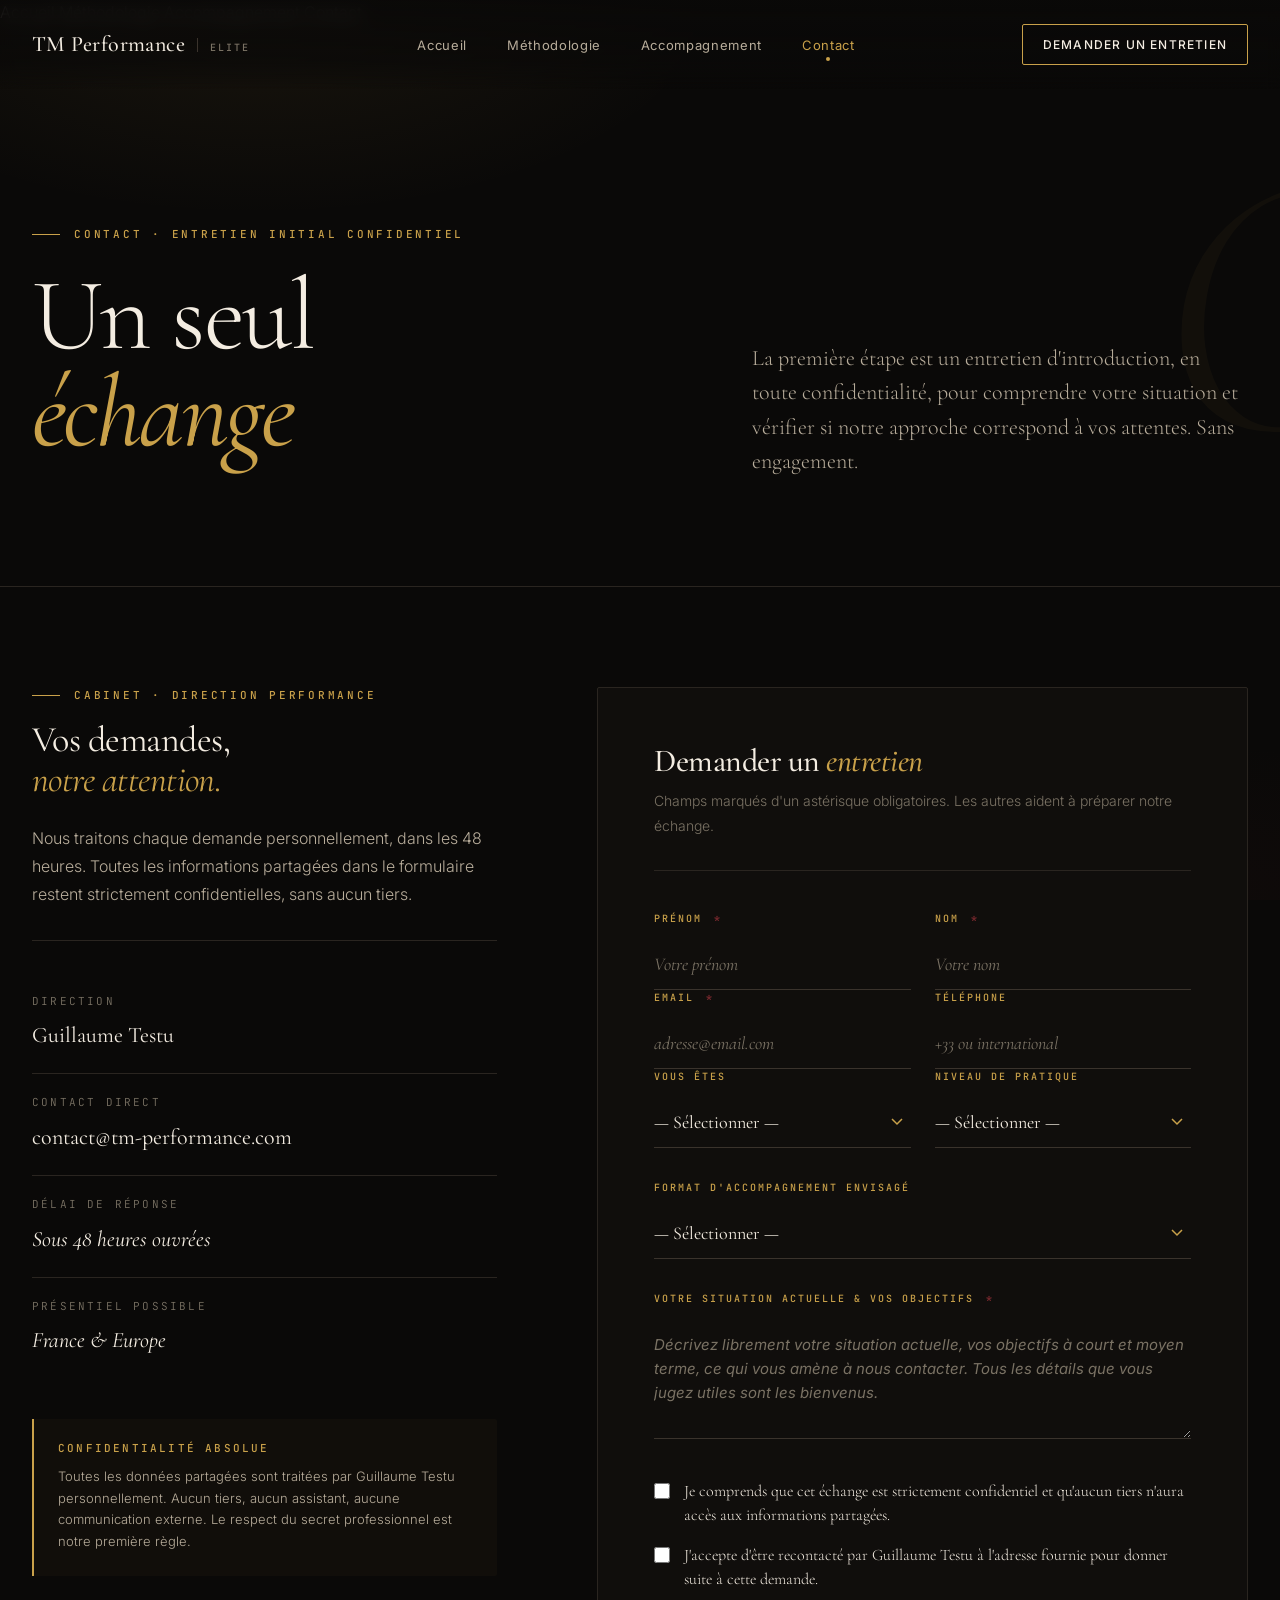
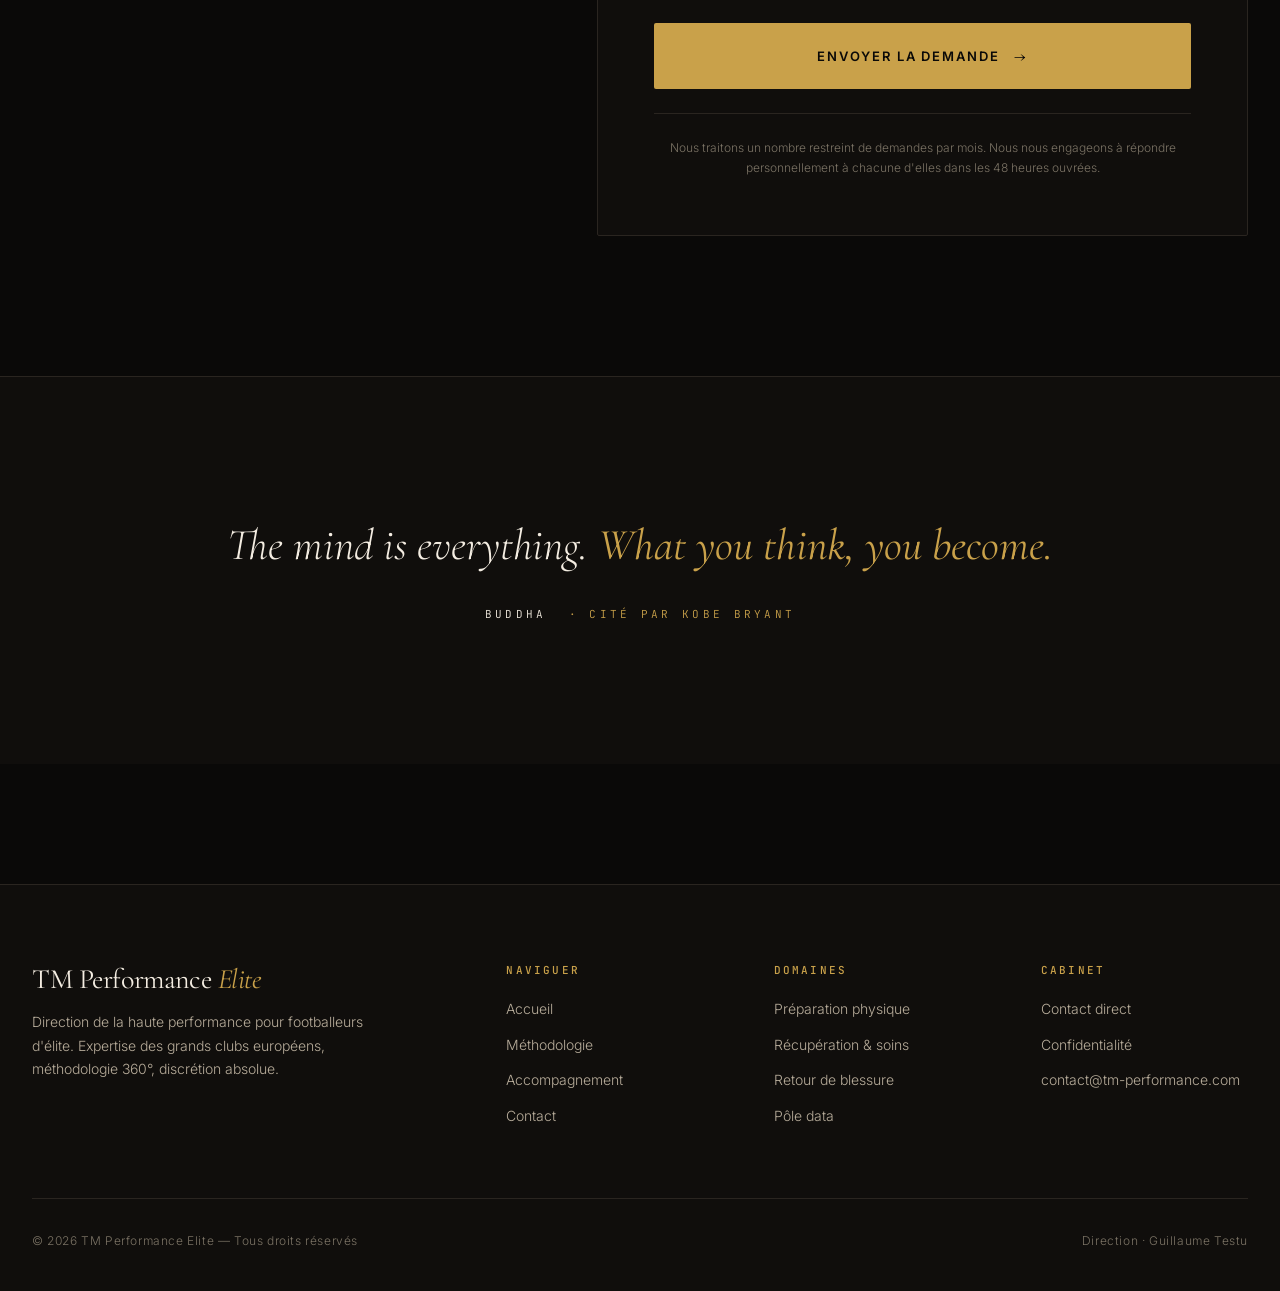
==== contact.html @ 4e67fefd "Add files via upload" ====
<!DOCTYPE html>
<html lang="fr">
<head>
<meta charset="UTF-8">
<meta name="viewport" content="width=device-width, initial-scale=1.0">
<title>Contact — TM Performance Elite</title>
<meta name="description" content="Demander un entretien confidentiel avec TM Performance Elite. Direction de la haute performance pour footballeurs d'élite.">
<link rel="stylesheet" href="assets/style.css">
<style>
  /* PAGE HEADER */
  .page-header {
    padding: 200px 0 100px;
    border-bottom: 1px solid var(--line);
    position: relative;
    overflow: hidden;
  }

  .page-header-watermark {
    position: absolute;
    top: 50%;
    right: -100px;
    transform: translateY(-50%);
    font-family: var(--serif);
    font-size: 380px;
    font-weight: 300;
    font-style: italic;
    color: var(--gold);
    opacity: 0.04;
    line-height: 1;
    pointer-events: none;
  }

  .page-header-grid {
    display: grid;
    grid-template-columns: 5fr 4fr;
    gap: 100px;
    align-items: end;
    position: relative;
    z-index: 2;
  }

  .page-header-title {
    font-family: var(--serif);
    font-size: clamp(56px, 8vw, 120px);
    font-weight: 300;
    line-height: 0.95;
    letter-spacing: -0.025em;
    margin: 24px 0;
  }

  .page-header-title .it {
    font-style: italic;
    color: var(--gold);
    font-weight: 400;
  }

  .page-header-intro {
    font-family: var(--serif);
    font-size: 22px;
    line-height: 1.55;
    color: var(--text-2);
    font-weight: 300;
    padding-bottom: 8px;
  }

  @media (max-width: 900px) {
    .page-header-grid { grid-template-columns: 1fr; gap: 40px; }
  }

  /* CONTACT MAIN */
  .contact-main {
    padding: 100px 0 140px;
  }

  .contact-grid {
    display: grid;
    grid-template-columns: 5fr 7fr;
    gap: 100px;
    align-items: start;
  }

  /* LEFT - INFO */
  .contact-info {
    position: sticky;
    top: 120px;
  }

  .contact-info-title {
    font-family: var(--serif);
    font-size: 36px;
    font-weight: 400;
    line-height: 1.1;
    margin: 16px 0 24px;
  }

  .contact-info-title .it {
    font-style: italic;
    color: var(--gold);
  }

  .contact-info > p {
    font-size: 16px;
    line-height: 1.75;
    color: var(--text-2);
    margin-bottom: 32px;
  }

  .contact-list {
    list-style: none;
    border-top: 1px solid var(--line);
    padding-top: 32px;
    margin-top: 32px;
  }

  .contact-list li {
    padding: 20px 0;
    border-bottom: 1px solid var(--line);
  }

  .contact-list li:last-child { border-bottom: none; }

  .contact-list-label {
    font-family: var(--mono);
    font-size: 11px;
    text-transform: uppercase;
    letter-spacing: 0.2em;
    color: var(--text-3);
    margin-bottom: 8px;
  }

  .contact-list-value {
    font-family: var(--serif);
    font-size: 22px;
    color: var(--text-1);
    font-weight: 400;
  }

  .contact-list-value a:hover { color: var(--gold); }

  .privacy-note {
    margin-top: 40px;
    padding: 24px;
    border-left: 2px solid var(--gold);
    background: rgba(201, 161, 74, 0.04);
    border-radius: 0 var(--radius) var(--radius) 0;
  }

  .privacy-note h4 {
    font-family: var(--mono);
    font-size: 11px;
    letter-spacing: 0.2em;
    text-transform: uppercase;
    color: var(--gold);
    margin-bottom: 12px;
  }

  .privacy-note p {
    font-size: 13px;
    line-height: 1.65;
    color: var(--text-2);
  }

  /* RIGHT - FORM */
  .contact-form {
    background: var(--black-2);
    border: 1px solid var(--line);
    padding: 56px;
    border-radius: var(--radius);
  }

  .form-header h2 {
    font-family: var(--serif);
    font-size: 32px;
    font-weight: 500;
    margin-bottom: 12px;
    color: var(--text-1);
  }

  .form-header h2 .it { font-style: italic; color: var(--gold); }

  .form-header p {
    font-size: 14px;
    color: var(--text-3);
    margin-bottom: 40px;
    padding-bottom: 32px;
    border-bottom: 1px solid var(--line);
  }

  .form-group {
    margin-bottom: 32px;
  }

  .form-row {
    display: grid;
    grid-template-columns: 1fr 1fr;
    gap: 24px;
  }

  .form-row > .form-group {
    margin-bottom: 0;
  }

  .form-row + .form-group { margin-top: 32px; }

  .form-label {
    font-family: var(--mono);
    font-size: 10px;
    text-transform: uppercase;
    letter-spacing: 0.2em;
    color: var(--gold);
    margin-bottom: 12px;
    display: block;
    font-weight: 500;
  }

  .form-required {
    color: var(--burgundy-soft);
    margin-left: 4px;
  }

  .form-input,
  .form-select,
  .form-textarea {
    width: 100%;
    background: transparent;
    border: none;
    border-bottom: 1px solid var(--line-2);
    padding: 14px 0;
    color: var(--text-1);
    font-family: var(--serif);
    font-size: 18px;
    font-weight: 400;
    transition: border-color 0.3s;
    outline: none;
  }

  .form-input:focus,
  .form-select:focus,
  .form-textarea:focus {
    border-bottom-color: var(--gold);
  }

  .form-input::placeholder,
  .form-textarea::placeholder {
    color: var(--text-3);
    font-style: italic;
  }

  .form-textarea {
    resize: vertical;
    min-height: 120px;
    font-family: var(--sans);
    font-size: 15px;
    line-height: 1.6;
  }

  .form-select {
    cursor: pointer;
    background-image: url("data:image/svg+xml,%3Csvg xmlns='http://www.w3.org/2000/svg' viewBox='0 0 12 8' fill='none'%3E%3Cpath d='M1 1l5 5 5-5' stroke='%23c9a14a' stroke-width='1.5'/%3E%3C/svg%3E");
    background-repeat: no-repeat;
    background-position: right 8px center;
    background-size: 12px;
    appearance: none;
    -webkit-appearance: none;
    padding-right: 28px;
  }

  .form-select option {
    background: var(--black-2);
    color: var(--text-1);
    font-family: var(--sans);
  }

  .form-checkbox-group {
    display: flex;
    flex-direction: column;
    gap: 16px;
    margin-top: 16px;
  }

  .form-checkbox {
    display: flex;
    gap: 14px;
    align-items: flex-start;
    cursor: pointer;
  }

  .form-checkbox input {
    width: 16px;
    height: 16px;
    accent-color: var(--gold);
    margin-top: 4px;
    cursor: pointer;
    flex-shrink: 0;
  }

  .form-checkbox-label {
    font-family: var(--serif);
    font-size: 16px;
    color: var(--text-1);
    line-height: 1.5;
  }

  .form-submit {
    width: 100%;
    padding: 22px;
    background: var(--gold);
    color: var(--black);
    border: none;
    font-family: var(--sans);
    font-size: 13px;
    font-weight: 600;
    letter-spacing: 0.15em;
    text-transform: uppercase;
    cursor: pointer;
    transition: all 0.3s;
    border-radius: var(--radius);
    margin-top: 24px;
    display: flex;
    align-items: center;
    justify-content: center;
    gap: 14px;
  }

  .form-submit:hover {
    background: var(--gold-bright);
    transform: translateY(-1px);
    box-shadow: 0 12px 30px rgba(201, 161, 74, 0.3);
  }

  .form-submit::after {
    content: '→';
    font-family: var(--serif);
    font-size: 18px;
    transition: transform 0.3s;
  }

  .form-submit:hover::after { transform: translateX(4px); }

  .form-footer-note {
    margin-top: 24px;
    padding-top: 24px;
    border-top: 1px solid var(--line);
    font-size: 12px;
    color: var(--text-3);
    line-height: 1.7;
    text-align: center;
  }

  .form-success {
    display: none;
    text-align: center;
    padding: 60px 40px;
  }

  .form-success.show { display: block; }
  .form-success.show + .form-content { display: none; }

  .form-success-icon {
    font-family: var(--serif);
    font-size: 80px;
    color: var(--gold);
    font-style: italic;
    line-height: 1;
    margin-bottom: 24px;
  }

  .form-success h3 {
    font-family: var(--serif);
    font-size: 32px;
    font-weight: 400;
    margin-bottom: 16px;
  }

  .form-success p {
    color: var(--text-2);
    line-height: 1.7;
    max-width: 400px;
    margin: 0 auto;
  }

  @media (max-width: 900px) {
    .contact-grid { grid-template-columns: 1fr; gap: 60px; }
    .contact-info { position: static; }
    .contact-form { padding: 32px 24px; }
    .form-row { grid-template-columns: 1fr; gap: 0; }
    .form-row > .form-group { margin-bottom: 32px; }
    .form-row > .form-group:last-child { margin-bottom: 0; }
  }

  /* CLOSING QUOTE */
  .closing-quote {
    padding: 140px 0;
    text-align: center;
    background: var(--black-2);
    border-top: 1px solid var(--line);
  }

  .closing-quote-text {
    font-family: var(--serif);
    font-size: clamp(28px, 4vw, 44px);
    font-weight: 300;
    line-height: 1.3;
    font-style: italic;
    color: var(--text-1);
    max-width: 900px;
    margin: 0 auto 32px;
    padding: 0 var(--gutter);
  }

  .closing-quote-text .em { color: var(--gold); font-weight: 400; }

  .closing-quote-author {
    font-family: var(--mono);
    font-size: 11px;
    letter-spacing: 0.3em;
    text-transform: uppercase;
    color: var(--gold);
  }

  .closing-quote-author .name {
    color: var(--text-1);
    margin-right: 12px;
  }

</style>
</head>
<body>

<!-- ============ NAVIGATION ============ -->
<nav class="nav">
  <div class="nav-inner">
    <a href="index.html" class="brand">
      TM Performance
      <span class="brand-divider"></span>
      <span class="brand-tag">Elite</span>
    </a>
    <ul class="nav-links">
      <li><a href="index.html">Accueil</a></li>
      <li><a href="methodologie.html">Méthodologie</a></li>
      <li><a href="services.html">Accompagnement</a></li>
      <li><a href="contact.html" class="active">Contact</a></li>
    </ul>
    <a href="#form" class="nav-cta">Demander un entretien</a>
    <button class="nav-toggle" aria-label="Menu">☰</button>
  </div>
</nav>

<div class="nav-mobile">
  <a href="index.html">Accueil</a>
  <a href="methodologie.html">Méthodologie</a>
  <a href="services.html">Accompagnement</a>
  <a href="contact.html">Contact</a>
</div>

<!-- ============ PAGE HEADER ============ -->
<section class="page-header">
  <div class="page-header-watermark">C</div>
  <div class="container">
    <div class="page-header-grid">
      <div>
        <div class="eyebrow reveal">Contact · Entretien initial confidentiel</div>
        <h1 class="page-header-title reveal delay-1">
          Un seul<br>
          <span class="it">échange</span>
        </h1>
      </div>
      <div class="reveal delay-2">
        <p class="page-header-intro">
          La première étape est un entretien d'introduction, en toute confidentialité, pour comprendre votre situation et vérifier si notre approche correspond à vos attentes. Sans engagement.
        </p>
      </div>
    </div>
  </div>
</section>

<!-- ============ CONTACT MAIN ============ -->
<section class="contact-main">
  <div class="container">
    <div class="contact-grid">

      <!-- LEFT - INFO -->
      <div class="contact-info">
        <div class="eyebrow scroll-reveal">Cabinet · Direction Performance</div>
        <h2 class="contact-info-title scroll-reveal">
          Vos demandes,<br>
          <span class="it">notre attention.</span>
        </h2>
        <p class="scroll-reveal">
          Nous traitons chaque demande personnellement, dans les 48 heures. Toutes les informations partagées dans le formulaire restent strictement confidentielles, sans aucun tiers.
        </p>

        <ul class="contact-list scroll-reveal">
          <li>
            <div class="contact-list-label">Direction</div>
            <div class="contact-list-value">Guillaume Testu</div>
          </li>
          <li>
            <div class="contact-list-label">Contact direct</div>
            <div class="contact-list-value"><a href="mailto:contact@tm-performance.com">contact@tm-performance.com</a></div>
          </li>
          <li>
            <div class="contact-list-label">Délai de réponse</div>
            <div class="contact-list-value italic">Sous 48 heures ouvrées</div>
          </li>
          <li>
            <div class="contact-list-label">Présentiel possible</div>
            <div class="contact-list-value italic">France &amp; Europe</div>
          </li>
        </ul>

        <div class="privacy-note scroll-reveal">
          <h4>Confidentialité absolue</h4>
          <p>
            Toutes les données partagées sont traitées par Guillaume Testu personnellement. Aucun tiers, aucun assistant, aucune communication externe. Le respect du secret professionnel est notre première règle.
          </p>
        </div>
      </div>

      <!-- RIGHT - FORM -->
      <div class="contact-form" id="form">
        <div class="form-success" id="formSuccess">
          <div class="form-success-icon">✓</div>
          <h3>Demande reçue</h3>
          <p>Merci pour votre confiance. Guillaume Testu vous répondra personnellement sous 48 heures, à l'adresse que vous avez indiquée.</p>
        </div>

        <div class="form-content scroll-reveal">
          <div class="form-header">
            <h2>Demander un <span class="it">entretien</span></h2>
            <p>Champs marqués d'un astérisque obligatoires. Les autres aident à préparer notre échange.</p>
          </div>

          <form id="contactForm" onsubmit="handleSubmit(event)">

            <div class="form-row">
              <div class="form-group">
                <label class="form-label">Prénom <span class="form-required">*</span></label>
                <input type="text" class="form-input" name="firstname" required placeholder="Votre prénom">
              </div>
              <div class="form-group">
                <label class="form-label">Nom <span class="form-required">*</span></label>
                <input type="text" class="form-input" name="lastname" required placeholder="Votre nom">
              </div>
            </div>

            <div class="form-row">
              <div class="form-group">
                <label class="form-label">Email <span class="form-required">*</span></label>
                <input type="email" class="form-input" name="email" required placeholder="adresse@email.com">
              </div>
              <div class="form-group">
                <label class="form-label">Téléphone</label>
                <input type="tel" class="form-input" name="phone" placeholder="+33 ou international">
              </div>
            </div>

            <div class="form-row">
              <div class="form-group">
                <label class="form-label">Vous êtes</label>
                <select class="form-select" name="role">
                  <option value="">— Sélectionner —</option>
                  <option>Joueur professionnel</option>
                  <option>Représentant / agent</option>
                  <option>Membre de l'entourage</option>
                  <option>Préparateur / kiné / staff</option>
                  <option>Autre</option>
                </select>
              </div>
              <div class="form-group">
                <label class="form-label">Niveau de pratique</label>
                <select class="form-select" name="level">
                  <option value="">— Sélectionner —</option>
                  <option>Top 5 européen</option>
                  <option>Première division européenne</option>
                  <option>Deuxième division</option>
                  <option>Sélection nationale</option>
                  <option>Centre de formation / espoir</option>
                  <option>Autre / non concerné</option>
                </select>
              </div>
            </div>

            <div class="form-group">
              <label class="form-label">Format d'accompagnement envisagé</label>
              <select class="form-select" name="format">
                <option value="">— Sélectionner —</option>
                <option>Direction Remote (suivi à distance)</option>
                <option>Direction Hybrid (suivi + présentiel mensuel)</option>
                <option>Direction Elite (encadrement intégral)</option>
                <option>Intervention ponctuelle / camp</option>
                <option>Je ne sais pas encore — j'aimerais en discuter</option>
              </select>
            </div>

            <div class="form-group">
              <label class="form-label">Votre situation actuelle &amp; vos objectifs <span class="form-required">*</span></label>
              <textarea class="form-textarea" name="message" required placeholder="Décrivez librement votre situation actuelle, vos objectifs à court et moyen terme, ce qui vous amène à nous contacter. Tous les détails que vous jugez utiles sont les bienvenus."></textarea>
            </div>

            <div class="form-group">
              <div class="form-checkbox-group">
                <label class="form-checkbox">
                  <input type="checkbox" name="confidential" required>
                  <span class="form-checkbox-label">Je comprends que cet échange est strictement confidentiel et qu'aucun tiers n'aura accès aux informations partagées.</span>
                </label>
                <label class="form-checkbox">
                  <input type="checkbox" name="consent" required>
                  <span class="form-checkbox-label">J'accepte d'être recontacté par Guillaume Testu à l'adresse fournie pour donner suite à cette demande.</span>
                </label>
              </div>
            </div>

            <button type="submit" class="form-submit">Envoyer la demande</button>

            <p class="form-footer-note">
              Nous traitons un nombre restreint de demandes par mois. Nous nous engageons à répondre personnellement à chacune d'elles dans les 48 heures ouvrées.
            </p>
          </form>
        </div>

      </div>

    </div>
  </div>
</section>

<!-- ============ CLOSING QUOTE ============ -->
<section class="closing-quote">
  <div class="container">
    <p class="closing-quote-text scroll-reveal">
      The mind is everything. <span class="em">What you think, you become.</span>
    </p>
    <div class="closing-quote-author scroll-reveal">
      <span class="name">Buddha</span> · cité par Kobe Bryant
    </div>
  </div>
</section>

<!-- ============ FOOTER ============ -->
<footer class="footer">
  <div class="footer-inner">
    <div class="footer-grid">
      <div class="footer-brand">
        <h3>TM Performance <span class="italic gold">Elite</span></h3>
        <p>Direction de la haute performance pour footballeurs d'élite. Expertise des grands clubs européens, méthodologie 360°, discrétion absolue.</p>
      </div>
      <div class="footer-col">
        <h4>Naviguer</h4>
        <ul>
          <li><a href="index.html">Accueil</a></li>
          <li><a href="methodologie.html">Méthodologie</a></li>
          <li><a href="services.html">Accompagnement</a></li>
          <li><a href="contact.html">Contact</a></li>
        </ul>
      </div>
      <div class="footer-col">
        <h4>Domaines</h4>
        <ul>
          <li><a href="services.html">Préparation physique</a></li>
          <li><a href="services.html">Récupération &amp; soins</a></li>
          <li><a href="services.html">Retour de blessure</a></li>
          <li><a href="services.html">Pôle data</a></li>
        </ul>
      </div>
      <div class="footer-col">
        <h4>Cabinet</h4>
        <ul>
          <li><a href="contact.html">Contact direct</a></li>
          <li><a href="contact.html">Confidentialité</a></li>
          <li><a href="mailto:contact@tm-performance.com">contact@tm-performance.com</a></li>
        </ul>
      </div>
    </div>
    <div class="footer-base">
      <div>© 2026 TM Performance Elite — Tous droits réservés</div>
      <div>Direction · Guillaume Testu</div>
    </div>
  </div>
</footer>

<script src="assets/script.js"></script>
<script>
  function handleSubmit(event) {
    event.preventDefault();
    // For static GitHub Pages: redirect to mailto with prefilled body
    const form = event.target;
    const data = new FormData(form);
    const body = `Demande d'entretien — TM Performance Elite

Prénom : ${data.get('firstname')}
Nom : ${data.get('lastname')}
Email : ${data.get('email')}
Téléphone : ${data.get('phone') || '—'}

Vous êtes : ${data.get('role') || '—'}
Niveau de pratique : ${data.get('level') || '—'}
Format envisagé : ${data.get('format') || '—'}

Message :
${data.get('message')}
`;
    const mailto = `mailto:contact@tm-performance.com?subject=${encodeURIComponent('Demande d\'entretien — ' + data.get('firstname') + ' ' + data.get('lastname'))}&body=${encodeURIComponent(body)}`;
    window.location.href = mailto;

    // Show success after delay
    setTimeout(() => {
      document.getElementById('formSuccess').classList.add('show');
    }, 800);
  }
</script>
</body>
</html>
---- assets/style.css ----
/* ============================================================
   TM PERFORMANCE ELITE — Editorial luxury system
   Dark theme · Serif display · Gold & burgundy accents
   ============================================================ */

@import url('https://fonts.googleapis.com/css2?family=Cormorant+Garamond:ital,wght@0,300;0,400;0,500;0,600;0,700;1,300;1,400;1,500&family=Inter:wght@300;400;500;600&family=JetBrains+Mono:wght@400;500&display=swap');

:root {
  /* Palette — luxury editorial */
  --black: #0a0908;
  --black-2: #100e0c;
  --black-3: #181513;
  --ink: #1f1b18;
  --line: #2a2520;
  --line-2: #3a332c;
  --paper: #f4ede2;
  --paper-2: #e8dfd0;
  --bone: #d6cab3;
  --gold: #c9a14a;
  --gold-soft: #b89345;
  --gold-bright: #e0b865;
  --burgundy: #6e1f25;
  --burgundy-soft: #8c2d34;
  --text-1: #f4ede2;
  --text-2: #b8ad9b;
  --text-3: #7a7264;

  /* Typography */
  --serif: 'Cormorant Garamond', 'Times New Roman', serif;
  --sans: 'Inter', -apple-system, sans-serif;
  --mono: 'JetBrains Mono', monospace;

  /* Layout */
  --container: 1280px;
  --gutter: 32px;
  --radius: 2px;
}

* { margin: 0; padding: 0; box-sizing: border-box; }

html {
  scroll-behavior: smooth;
  -webkit-font-smoothing: antialiased;
  -moz-osx-font-smoothing: grayscale;
}

body {
  background: var(--black);
  color: var(--text-1);
  font-family: var(--sans);
  font-weight: 300;
  line-height: 1.6;
  font-size: 16px;
  overflow-x: hidden;
  background-image:
    radial-gradient(ellipse 60% 40% at 20% 0%, rgba(201, 161, 74, 0.08), transparent 60%),
    radial-gradient(ellipse 50% 30% at 90% 100%, rgba(110, 31, 37, 0.06), transparent 60%);
  background-attachment: fixed;
}

/* Subtle film grain overlay */
body::before {
  content: '';
  position: fixed;
  inset: 0;
  pointer-events: none;
  z-index: 1;
  background-image: url("data:image/svg+xml,%3Csvg viewBox='0 0 200 200' xmlns='http://www.w3.org/2000/svg'%3E%3Cfilter id='n'%3E%3CfeTurbulence type='fractalNoise' baseFrequency='0.85' numOctaves='2' stitchTiles='stitch'/%3E%3CfeColorMatrix values='0 0 0 0 0 0 0 0 0 0 0 0 0 0 0 0 0 0 0.5 0'/%3E%3C/filter%3E%3Crect width='100%25' height='100%25' filter='url(%23n)'/%3E%3C/svg%3E");
  opacity: 0.04;
  mix-blend-mode: overlay;
}

/* ===== Typography ===== */
h1, h2, h3, h4 {
  font-family: var(--serif);
  font-weight: 400;
  line-height: 1.05;
  letter-spacing: -0.015em;
  color: var(--text-1);
}

h1 { font-size: clamp(48px, 7vw, 92px); font-weight: 300; }
h2 { font-size: clamp(36px, 5vw, 56px); font-weight: 400; }
h3 { font-size: clamp(24px, 3vw, 32px); font-weight: 500; }
h4 { font-size: 20px; font-weight: 500; }

.italic { font-style: italic; }
.gold { color: var(--gold); }
.burgundy { color: var(--burgundy-soft); }

p { font-size: 16px; line-height: 1.75; color: var(--text-2); }

a {
  color: inherit;
  text-decoration: none;
  transition: color 0.3s ease;
}

/* ===== Eyebrow / labels ===== */
.eyebrow {
  font-family: var(--mono);
  font-size: 11px;
  letter-spacing: 0.25em;
  text-transform: uppercase;
  color: var(--gold);
  font-weight: 500;
  display: flex;
  align-items: center;
  gap: 14px;
}

.eyebrow::before {
  content: '';
  width: 28px;
  height: 1px;
  background: var(--gold);
}

.eyebrow.center { justify-content: center; }
.eyebrow.no-line::before { display: none; }

/* ===== Container ===== */
.container {
  max-width: var(--container);
  margin: 0 auto;
  padding: 0 var(--gutter);
  position: relative;
  z-index: 2;
}

.container-wide {
  max-width: 1480px;
  margin: 0 auto;
  padding: 0 var(--gutter);
  position: relative;
  z-index: 2;
}

/* ===== Navigation ===== */
.nav {
  position: fixed;
  top: 0;
  left: 0;
  right: 0;
  z-index: 100;
  padding: 24px 0;
  background: linear-gradient(to bottom, rgba(10, 9, 8, 0.95), rgba(10, 9, 8, 0.7) 70%, transparent);
  backdrop-filter: blur(8px);
  -webkit-backdrop-filter: blur(8px);
}

.nav-inner {
  max-width: 1480px;
  margin: 0 auto;
  padding: 0 var(--gutter);
  display: flex;
  align-items: center;
  justify-content: space-between;
}

.brand {
  font-family: var(--serif);
  font-size: 22px;
  font-weight: 500;
  letter-spacing: 0.02em;
  color: var(--text-1);
  display: flex;
  align-items: baseline;
  gap: 8px;
}

.brand-mark {
  font-style: italic;
  color: var(--gold);
}

.brand-divider {
  width: 1px;
  height: 14px;
  background: var(--line-2);
  margin: 0 4px;
  align-self: center;
}

.brand-tag {
  font-family: var(--mono);
  font-size: 10px;
  letter-spacing: 0.2em;
  text-transform: uppercase;
  color: var(--text-3);
}

.nav-links {
  display: flex;
  gap: 40px;
  list-style: none;
}

.nav-links a {
  font-family: var(--sans);
  font-size: 13px;
  font-weight: 400;
  letter-spacing: 0.05em;
  color: var(--text-2);
  position: relative;
  padding: 4px 0;
}

.nav-links a:hover { color: var(--gold); }

.nav-links a.active {
  color: var(--gold);
}

.nav-links a.active::after {
  content: '';
  position: absolute;
  left: 50%;
  bottom: -4px;
  transform: translateX(-50%);
  width: 4px;
  height: 4px;
  background: var(--gold);
  border-radius: 50%;
}

.nav-cta {
  font-family: var(--sans);
  font-size: 12px;
  letter-spacing: 0.1em;
  text-transform: uppercase;
  color: var(--text-1);
  border: 1px solid var(--gold);
  padding: 10px 20px;
  border-radius: var(--radius);
  transition: all 0.3s ease;
  font-weight: 500;
}

.nav-cta:hover {
  background: var(--gold);
  color: var(--black);
}

/* Mobile nav */
.nav-toggle {
  display: none;
  background: none;
  border: none;
  color: var(--text-1);
  cursor: pointer;
  padding: 8px;
}

@media (max-width: 900px) {
  .nav-links, .nav-cta { display: none; }
  .nav-toggle { display: block; }
  .nav-mobile {
    position: fixed;
    inset: 0;
    background: var(--black);
    z-index: 99;
    display: none;
    flex-direction: column;
    align-items: center;
    justify-content: center;
    gap: 32px;
  }
  .nav-mobile.open { display: flex; }
  .nav-mobile a {
    font-family: var(--serif);
    font-size: 32px;
    color: var(--text-1);
  }
}

/* ===== Buttons ===== */
.btn {
  display: inline-flex;
  align-items: center;
  gap: 14px;
  padding: 18px 32px;
  font-family: var(--sans);
  font-size: 13px;
  font-weight: 500;
  letter-spacing: 0.12em;
  text-transform: uppercase;
  border: none;
  cursor: pointer;
  transition: all 0.4s cubic-bezier(0.4, 0, 0.2, 1);
  border-radius: var(--radius);
  position: relative;
  overflow: hidden;
}

.btn-primary {
  background: var(--gold);
  color: var(--black);
}

.btn-primary:hover {
  background: var(--gold-bright);
  transform: translateY(-1px);
  box-shadow: 0 12px 30px rgba(201, 161, 74, 0.3);
}

.btn-ghost {
  background: transparent;
  color: var(--text-1);
  border: 1px solid var(--line-2);
}

.btn-ghost:hover {
  border-color: var(--gold);
  color: var(--gold);
}

.btn::after {
  content: '→';
  font-family: var(--serif);
  font-size: 18px;
  transition: transform 0.3s;
}

.btn:hover::after { transform: translateX(4px); }

/* ===== Decorative elements ===== */
.divider-ornament {
  display: flex;
  align-items: center;
  justify-content: center;
  gap: 16px;
  margin: 48px 0;
  color: var(--gold);
}

.divider-ornament::before,
.divider-ornament::after {
  content: '';
  flex: 1;
  height: 1px;
  background: linear-gradient(to right, transparent, var(--line-2), transparent);
  max-width: 200px;
}

.divider-ornament .symbol {
  font-family: var(--serif);
  font-size: 24px;
  font-style: italic;
  font-weight: 300;
}

/* ===== Footer ===== */
.footer {
  background: var(--black-2);
  border-top: 1px solid var(--line);
  padding: 80px 0 40px;
  margin-top: 120px;
  position: relative;
  z-index: 2;
}

.footer-inner {
  max-width: 1480px;
  margin: 0 auto;
  padding: 0 var(--gutter);
}

.footer-grid {
  display: grid;
  grid-template-columns: 2fr 1fr 1fr 1fr;
  gap: 60px;
  margin-bottom: 60px;
}

.footer-brand h3 {
  font-family: var(--serif);
  font-size: 28px;
  font-weight: 400;
  margin-bottom: 16px;
}

.footer-brand p {
  font-size: 14px;
  line-height: 1.7;
  max-width: 360px;
}

.footer-col h4 {
  font-family: var(--mono);
  font-size: 11px;
  text-transform: uppercase;
  letter-spacing: 0.2em;
  color: var(--gold);
  margin-bottom: 20px;
  font-weight: 500;
}

.footer-col ul {
  list-style: none;
}

.footer-col li {
  margin-bottom: 10px;
}

.footer-col a {
  font-size: 14px;
  color: var(--text-2);
  transition: color 0.3s;
}

.footer-col a:hover { color: var(--gold); }

.footer-base {
  padding-top: 32px;
  border-top: 1px solid var(--line);
  display: flex;
  justify-content: space-between;
  align-items: center;
  font-size: 12px;
  color: var(--text-3);
  letter-spacing: 0.05em;
}

@media (max-width: 768px) {
  .footer-grid {
    grid-template-columns: 1fr;
    gap: 40px;
  }
  .footer-base {
    flex-direction: column;
    gap: 16px;
    text-align: center;
  }
}

/* ===== Animations ===== */
@keyframes reveal-up {
  from { opacity: 0; transform: translateY(24px); }
  to { opacity: 1; transform: translateY(0); }
}

@keyframes reveal-fade {
  from { opacity: 0; }
  to { opacity: 1; }
}

@keyframes line-extend {
  from { transform: scaleX(0); }
  to { transform: scaleX(1); }
}

.reveal {
  opacity: 0;
  animation: reveal-up 1.2s cubic-bezier(0.4, 0, 0.2, 1) forwards;
}

.reveal-fade {
  opacity: 0;
  animation: reveal-fade 1.5s ease forwards;
}

.delay-1 { animation-delay: 0.1s; }
.delay-2 { animation-delay: 0.25s; }
.delay-3 { animation-delay: 0.4s; }
.delay-4 { animation-delay: 0.55s; }
.delay-5 { animation-delay: 0.7s; }
.delay-6 { animation-delay: 0.85s; }

/* Scroll-triggered reveal */
.scroll-reveal {
  opacity: 0;
  transform: translateY(30px);
  transition: opacity 1s ease, transform 1s cubic-bezier(0.4, 0, 0.2, 1);
}

.scroll-reveal.in {
  opacity: 1;
  transform: translateY(0);
}

/* ===== Selection ===== */
::selection {
  background: var(--gold);
  color: var(--black);
}

/* ===== Scrollbar ===== */
::-webkit-scrollbar { width: 8px; }
::-webkit-scrollbar-track { background: var(--black-2); }
::-webkit-scrollbar-thumb { background: var(--line-2); }
::-webkit-scrollbar-thumb:hover { background: var(--gold); }
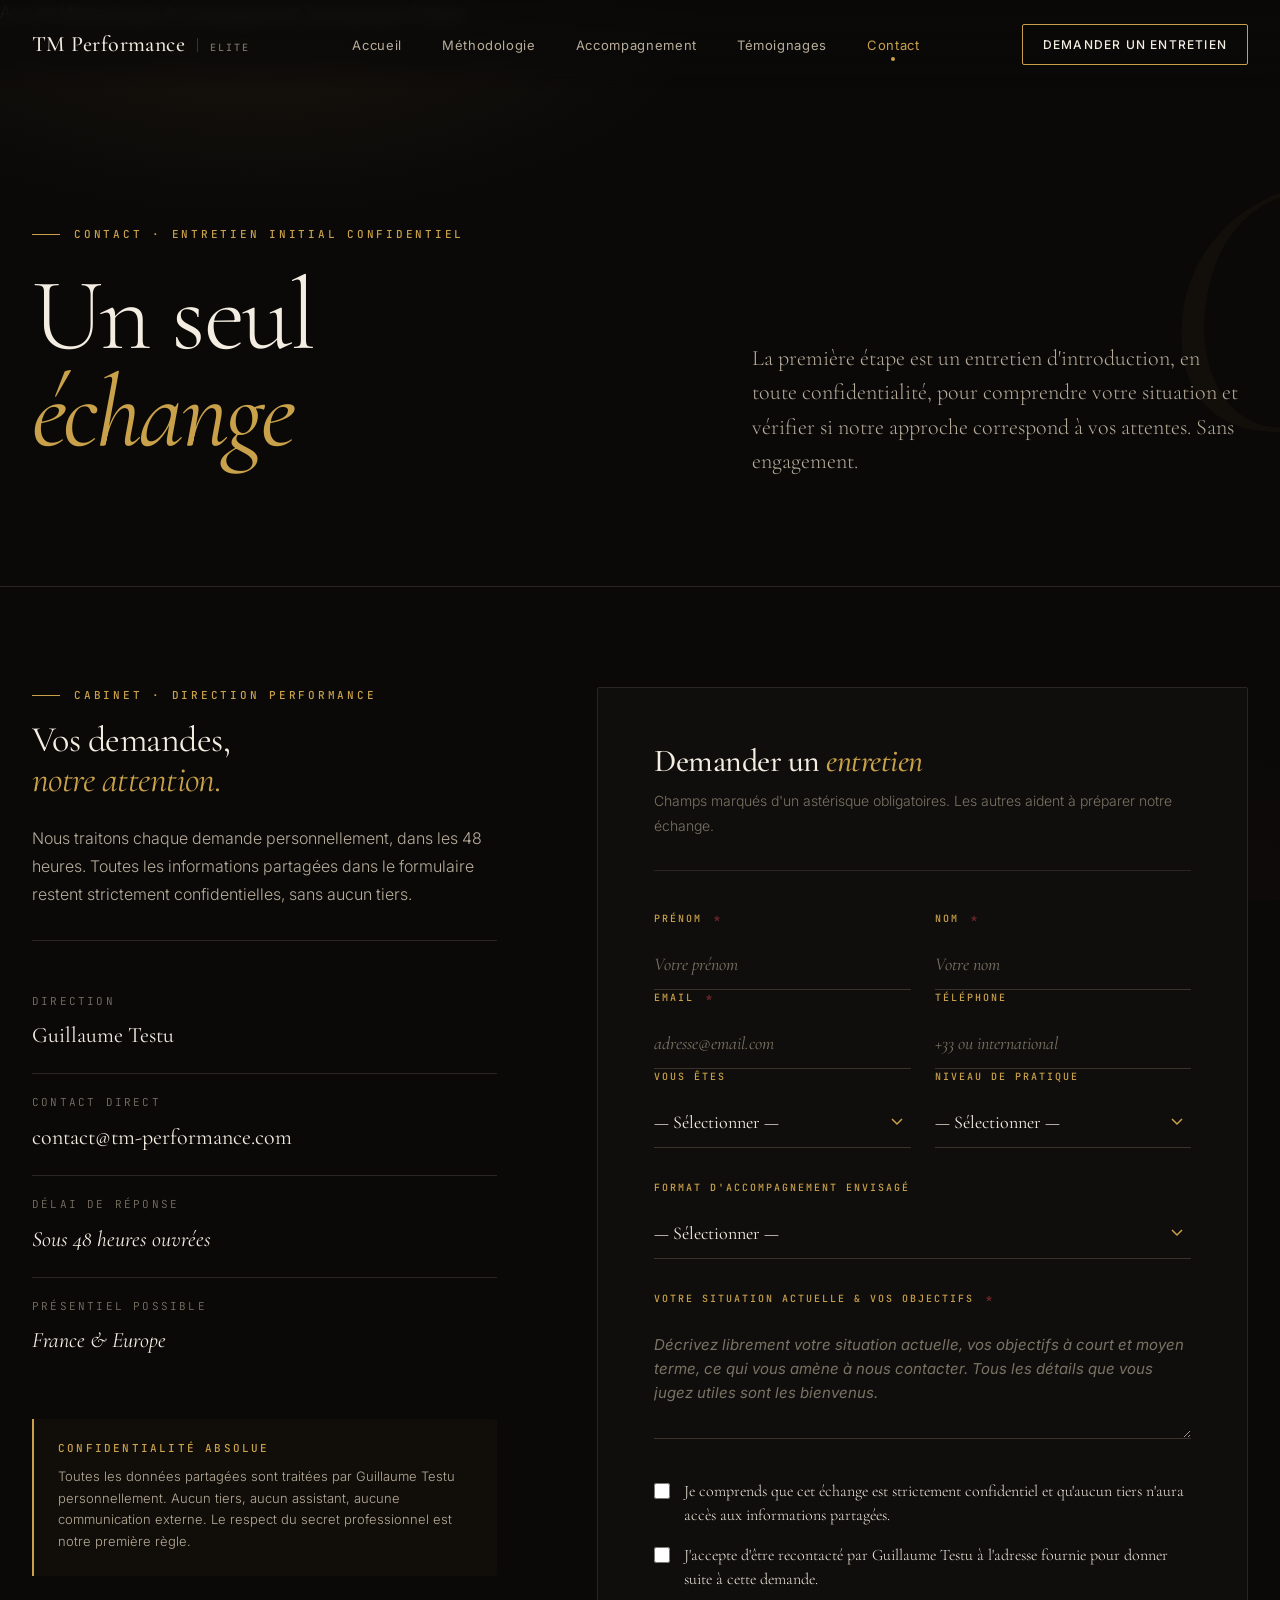
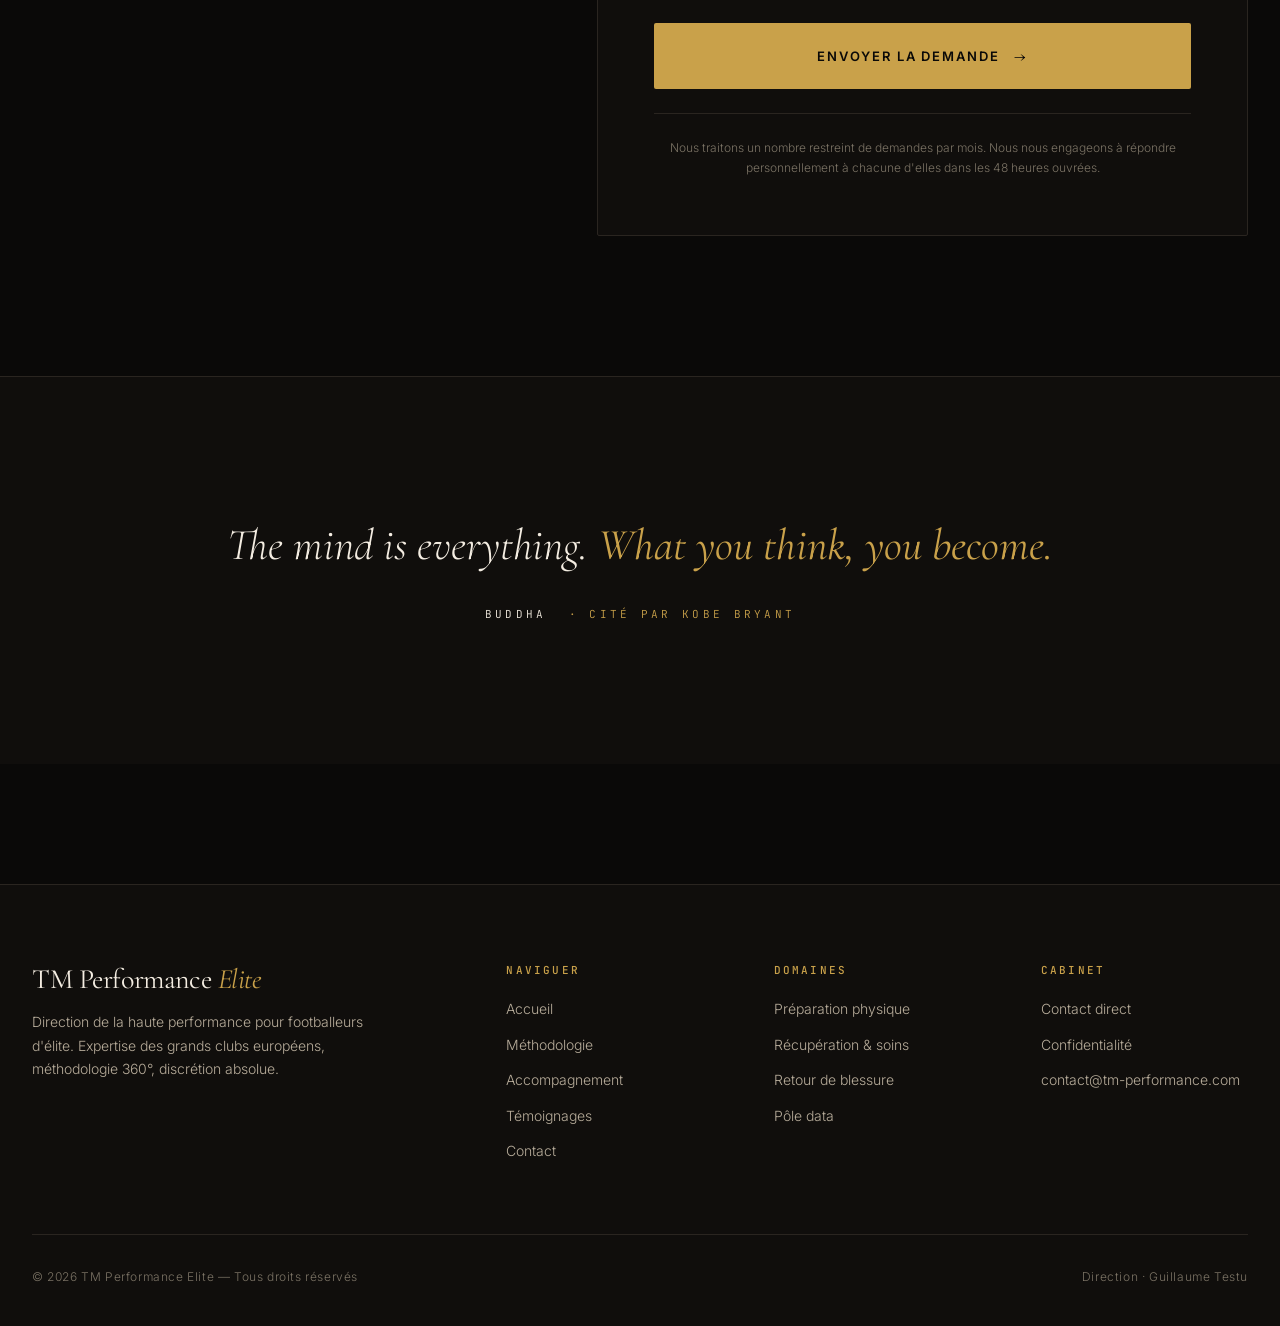
==== commit 0336e53c: "Add files via upload" ====
--- a/contact.html
+++ b/contact.html
@@ -439,6 +439,7 @@
       <li><a href="index.html">Accueil</a></li>
       <li><a href="methodologie.html">Méthodologie</a></li>
       <li><a href="services.html">Accompagnement</a></li>
+      <li><a href="temoignages.html">Témoignages</a></li>
       <li><a href="contact.html" class="active">Contact</a></li>
     </ul>
     <a href="#form" class="nav-cta">Demander un entretien</a>
@@ -450,6 +451,7 @@
   <a href="index.html">Accueil</a>
   <a href="methodologie.html">Méthodologie</a>
   <a href="services.html">Accompagnement</a>
+  <a href="temoignages.html">Témoignages</a>
   <a href="contact.html">Contact</a>
 </div>
 
@@ -651,6 +653,7 @@
           <li><a href="index.html">Accueil</a></li>
           <li><a href="methodologie.html">Méthodologie</a></li>
           <li><a href="services.html">Accompagnement</a></li>
+          <li><a href="temoignages.html">Témoignages</a></li>
           <li><a href="contact.html">Contact</a></li>
         </ul>
       </div>
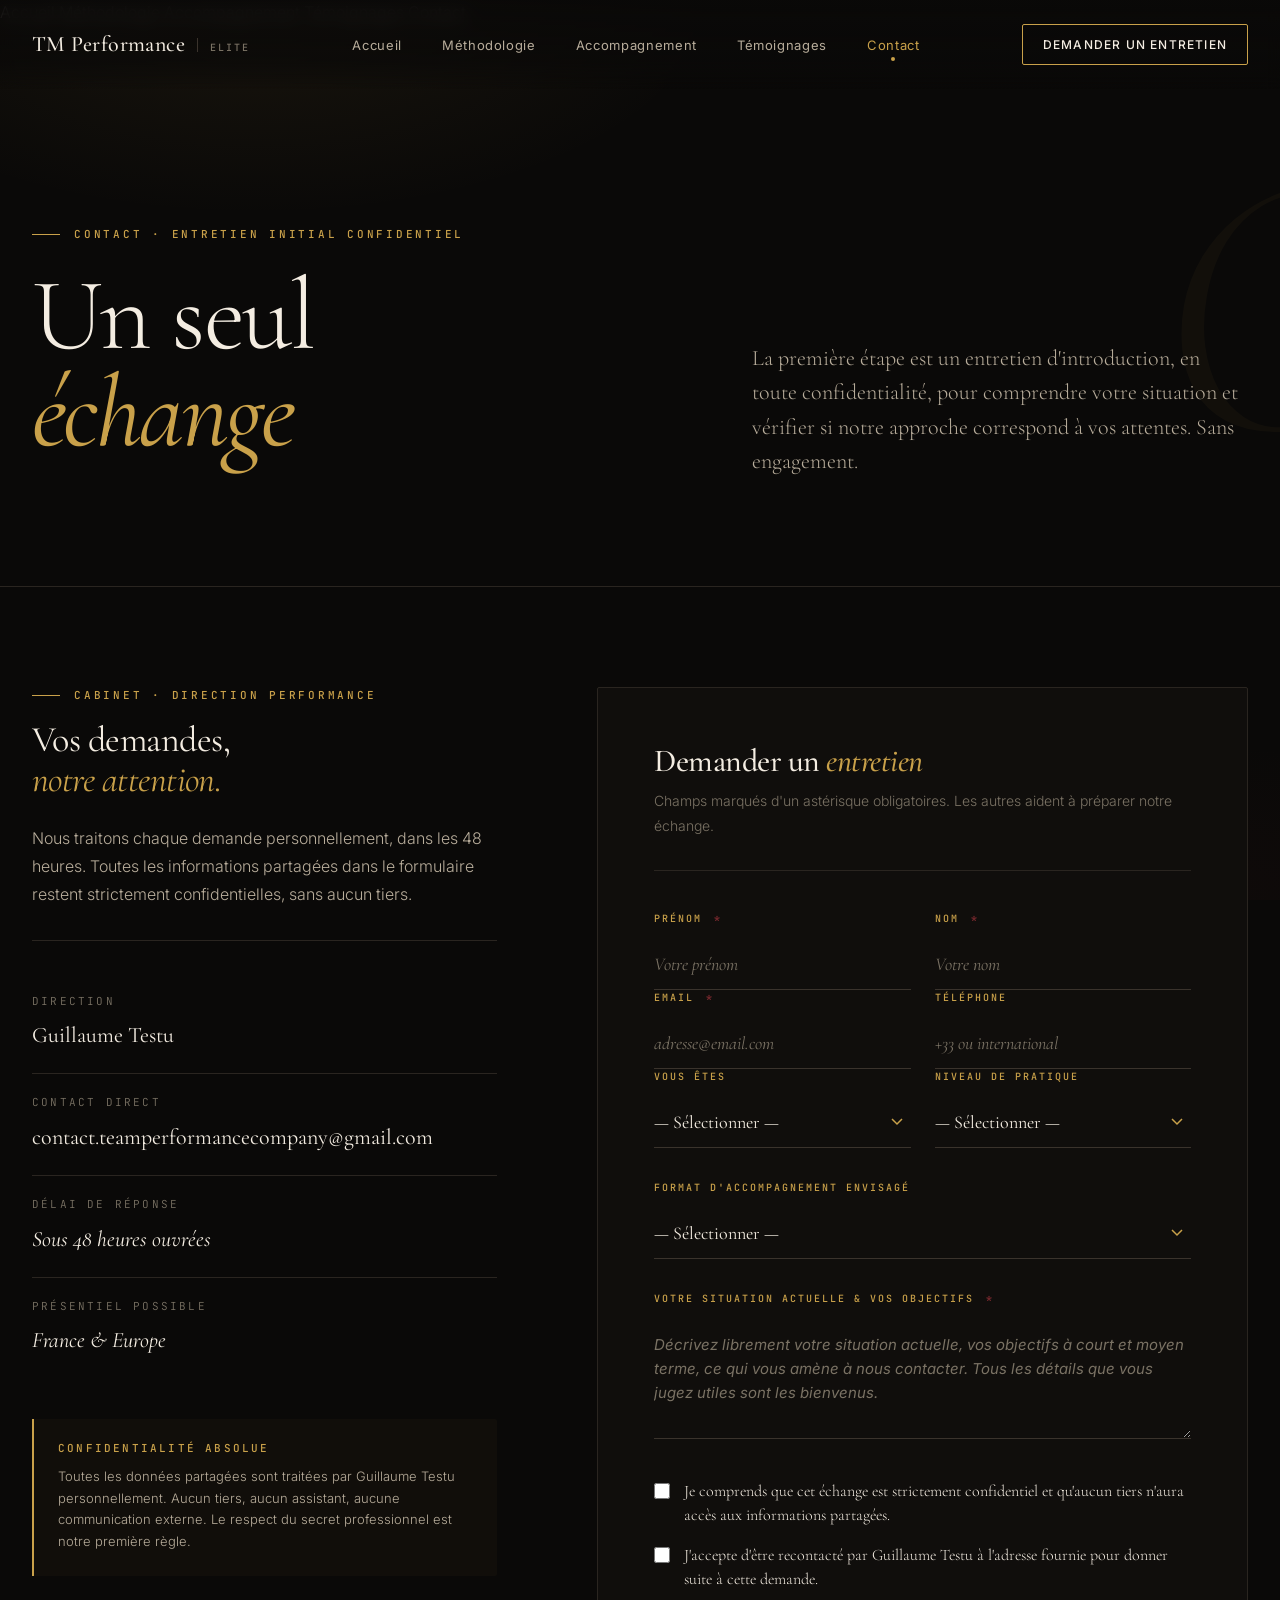
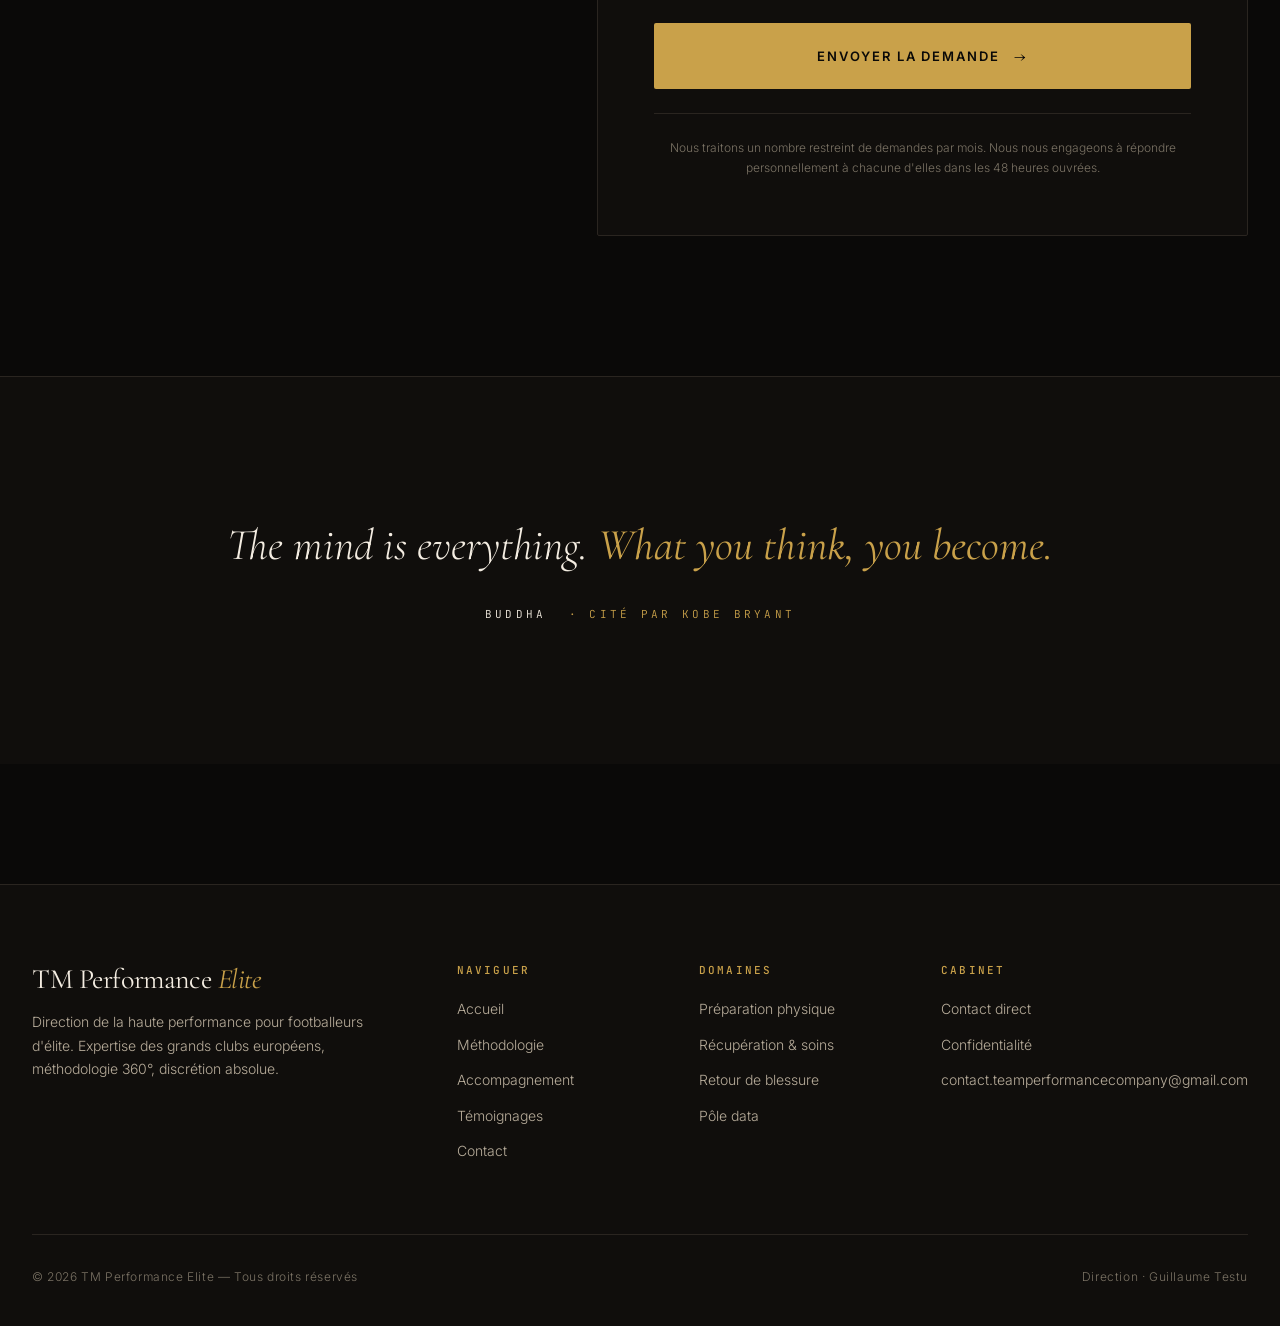
==== commit 1f873db4: "Add files via upload" ====
--- a/contact.html
+++ b/contact.html
@@ -499,7 +499,7 @@
           </li>
           <li>
             <div class="contact-list-label">Contact direct</div>
-            <div class="contact-list-value"><a href="mailto:contact@tm-performance.com">contact@tm-performance.com</a></div>
+            <div class="contact-list-value"><a href="mailto:contact.teamperformancecompany@gmail.com">contact.teamperformancecompany@gmail.com</a></div>
           </li>
           <li>
             <div class="contact-list-label">Délai de réponse</div>
@@ -533,7 +533,12 @@
             <p>Champs marqués d'un astérisque obligatoires. Les autres aident à préparer notre échange.</p>
           </div>
 
-          <form id="contactForm" onsubmit="handleSubmit(event)">
+          <form id="contactForm" action="https://formspree.io/f/xwvagynl" method="POST">
+
+            <!-- Hidden fields for Formspree configuration -->
+            <input type="hidden" name="_subject" value="Nouvelle demande d'entretien — TM Performance Elite">
+            <input type="hidden" name="_language" value="fr">
+            <input type="text" name="_gotcha" style="display:none" tabindex="-1" autocomplete="off">
 
             <div class="form-row">
               <div class="form-group">
@@ -671,7 +676,7 @@
         <ul>
           <li><a href="contact.html">Contact direct</a></li>
           <li><a href="contact.html">Confidentialité</a></li>
-          <li><a href="mailto:contact@tm-performance.com">contact@tm-performance.com</a></li>
+          <li><a href="mailto:contact.teamperformancecompany@gmail.com">contact.teamperformancecompany@gmail.com</a></li>
         </ul>
       </div>
     </div>
@@ -684,33 +689,51 @@
 
 <script src="assets/script.js"></script>
 <script>
-  function handleSubmit(event) {
+  // ===== Formspree submission with smooth UX =====
+  const form = document.getElementById('contactForm');
+  const submitBtn = form.querySelector('.form-submit');
+  const successBlock = document.getElementById('formSuccess');
+  const formContent = document.querySelector('.form-content');
+  const originalBtnText = submitBtn.textContent.trim();
+
+  form.addEventListener('submit', async function(event) {
     event.preventDefault();
-    // For static GitHub Pages: redirect to mailto with prefilled body
-    const form = event.target;
-    const data = new FormData(form);
-    const body = `Demande d'entretien — TM Performance Elite
-
-Prénom : ${data.get('firstname')}
-Nom : ${data.get('lastname')}
-Email : ${data.get('email')}
-Téléphone : ${data.get('phone') || '—'}
-
-Vous êtes : ${data.get('role') || '—'}
-Niveau de pratique : ${data.get('level') || '—'}
-Format envisagé : ${data.get('format') || '—'}
-
-Message :
-${data.get('message')}
-`;
-    const mailto = `mailto:contact@tm-performance.com?subject=${encodeURIComponent('Demande d\'entretien — ' + data.get('firstname') + ' ' + data.get('lastname'))}&body=${encodeURIComponent(body)}`;
-    window.location.href = mailto;
-
-    // Show success after delay
-    setTimeout(() => {
-      document.getElementById('formSuccess').classList.add('show');
-    }, 800);
-  }
+
+    // Disable button and show loading state
+    submitBtn.disabled = true;
+    submitBtn.textContent = 'Envoi en cours...';
+    submitBtn.style.opacity = '0.7';
+    submitBtn.style.cursor = 'wait';
+
+    try {
+      const formData = new FormData(form);
+      const response = await fetch(form.action, {
+        method: 'POST',
+        body: formData,
+        headers: { 'Accept': 'application/json' }
+      });
+
+      if (response.ok) {
+        // Success: show success block, hide form
+        successBlock.classList.add('show');
+        formContent.style.display = 'none';
+        // Scroll to success message
+        successBlock.scrollIntoView({ behavior: 'smooth', block: 'center' });
+        form.reset();
+      } else {
+        const errorData = await response.json();
+        throw new Error(errorData.errors ? errorData.errors.map(e => e.message).join(', ') : 'Erreur d\'envoi');
+      }
+    } catch (error) {
+      // Restore button on error
+      submitBtn.disabled = false;
+      submitBtn.textContent = originalBtnText;
+      submitBtn.style.opacity = '';
+      submitBtn.style.cursor = '';
+      alert('Une erreur est survenue lors de l\'envoi de votre demande. Merci de réessayer ou de nous contacter directement par email à contact.teamperformancecompany@gmail.com');
+      console.error('Form error:', error);
+    }
+  });
 </script>
 </body>
 </html>
